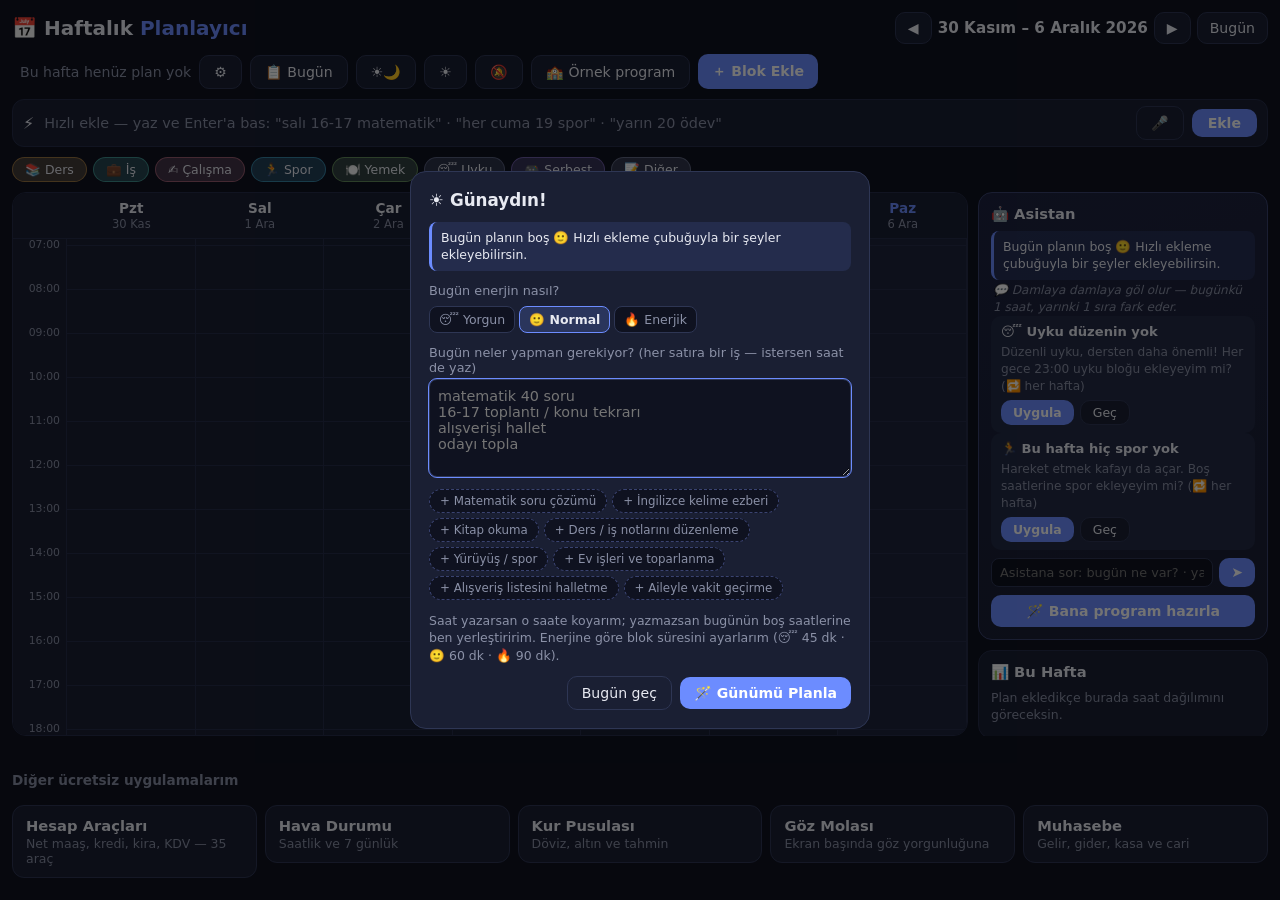
==== index.html @ 51ac859e "Deneme neti: "12abc" yazan ogrencinin defterine SESSIZCE 0 yaziliyordu UYGULAMAYI KULLANARAK BULUNDU" ====
<!DOCTYPE html>
<html lang="tr">
<head>
    <meta charset="UTF-8" />
    <meta name="viewport" content="width=device-width, initial-scale=1.0" />
    <title>Haftalık Planlayıcı</title>
    <meta name="description" content="Saat saat haftalık ders ve aktivite planlayıcısı. Her hafta baştan!" />
    <meta name="theme-color" content="#0f1220" />
    <link rel="manifest" href="manifest.json" />
    <link rel="icon" type="image/png" href="ikon-192.png" />
    <link rel="apple-touch-icon" href="ikon-192.png" />
    <meta name="apple-mobile-web-app-capable" content="yes" />
    <meta name="apple-mobile-web-app-status-bar-style" content="black-translucent" />
    <link rel="stylesheet" href="stil.css?v=23" />
</head>
<body>
    <header>
        <h1>📅 Haftalık <span>Planlayıcı</span></h1>
        <div class="hafta-gezinti">
            <button id="oncekiHafta" title="Önceki hafta">◀</button>
            <span id="haftaEtiketi"></span>
            <button id="sonrakiHafta" title="Sonraki hafta">▶</button>
            <button id="buHafta">Bugün</button>
        </div>
        <div class="sag-grup">
            <span id="anaSayac" title="En yakın hedefe kalan gün"></span>
            <span id="seviye" title="Seviyen — blok bitir, odaklan, soru çöz: XP kazan"></span>
            <span id="seri" title="Seri: üst üste kaç gün iş bitirdin"></span>
            <span id="ozet"></span>
            <button id="ayarlarBtn" class="ikincil" title="Ayarlar">⚙️</button>
            <button id="gorunumBtn" class="ikincil" title="Bugün / hafta görünümü"></button>
            <button id="temaBtn" class="ikincil" title="Açık / koyu tema"></button>
            <button id="checkinBtn" class="ikincil" title="Günlük planlama: bugün ne yapacaksın?">☀️</button>
            <button id="bildirimBtn" class="ikincil" title="Blok başlamadan hatırlatma"></button>
            <button id="ornekBtn" class="ikincil">🏫 Örnek program</button>
            <button id="yeniBlokBtn" class="birincil">＋ Blok Ekle</button>
        </div>
    </header>

    <!-- Hızlı ekleme: tek satır yaz, gerisini uygulama anlasın -->
    <div class="hizli-serit">
        <span class="hizli-simge">⚡</span>
        <input id="hizliGiris" type="text" list="hizliOneriler"
               placeholder="Hızlı ekle — yaz ve Enter'a bas: &quot;salı 16-17 matematik&quot; · &quot;her cuma 19 spor&quot; · &quot;yarın 20 ödev&quot;" />
        <datalist id="hizliOneriler"></datalist>
        <button id="mikrofonBtn" class="ikincil" title="Sesle söyle: yarın 16 matematik">🎤</button>
        <button id="hizliEkleBtn" class="birincil">Ekle</button>
    </div>

    <!-- Kategori filtresi: tıklayınca takvimde gizle/göster -->
    <div id="filtreListe" class="filtre-serit"></div>

    <div class="govde">
        <!-- Saat saat haftalık takvim -->
        <main id="takvimKutu" class="takvim">
            <div id="takvimIc" class="takvim-ic"></div>
        </main>

        <!-- Yan panel -->
        <aside class="yan-panel">
            <section class="panel asistan">
                <h3>🤖 Asistan</h3>
                <div id="asistanListe"></div>
                <div id="sohbetKutu" class="sohbet-kutu"></div>
                <div class="ekle-mini">
                    <input id="sohbetGiris" type="text" placeholder="Asistana sor: bugün ne var? · yarın 16 matematik ekle" />
                    <button id="sohbetGonder" class="birincil">➤</button>
                </div>
                <button id="sihirbazBtn" class="birincil">🪄 Bana program hazırla</button>
            </section>

            <section class="panel">
                <h3>📊 Bu Hafta</h3>
                <div id="istatistikKutu"></div>
            </section>

            <details class="panel">
                <summary>🔢 Soru Sayacı <span id="soruOzet" class="ozet-kucuk"></span></summary>
                <div id="soruListe"></div>
                <div class="ekle-mini">
                    <input id="soruDersGiris" type="text" placeholder="Ders ekle (ör. matematik)" />
                    <button id="soruDersEkleBtn" class="birincil">+</button>
                </div>
            </details>

            <details class="panel">
                <summary>📝 Denemeler <span id="denemeOzet" class="ozet-kucuk"></span></summary>
                <div id="denemeGrafikKap"></div>
                <div id="denemeListe"></div>
                <div class="deneme-form">
                    <div class="ekle-mini">
                        <input id="dAd" type="text" placeholder="Deneme adı" />
                        <select id="dTur"><option>TYT</option><option>AYT</option><option>LGS</option></select>
                    </div>
                    <div class="ekle-mini">
                        <input id="dTarih" type="date" />
                        <input id="dDogru" type="text" placeholder="D" title="Doğru" inputmode="numeric" />
                        <input id="dYanlis" type="text" placeholder="Y" title="Yanlış" inputmode="numeric" />
                        <input id="dBos" type="text" placeholder="B" title="Boş" inputmode="numeric" />
                        <button id="denemeEkleBtn" class="birincil">+</button>
                    </div>
                    <div class="ekle-mini">
                        <input id="dHedefNet" type="text" placeholder="Hedef net (grafik çizgisi)" inputmode="decimal" />
                        <button id="hedefNetBtn" class="ikincil">Hedefi kaydet</button>
                    </div>
                </div>
            </details>

            <details class="panel">
                <summary>📚 Konu Takibi <span id="konuOzet" class="ozet-kucuk"></span></summary>
                <div class="panel-bos">Konuya tıkla: ⬜ görmedim → 🔁 tekrar lazım → ✅ bitti</div>
                <div id="konuListe"></div>
                <div class="ekle-mini">
                    <input id="konuDersGiris" type="text" placeholder="Ders" />
                    <input id="konuAdGiris" type="text" placeholder="Konu (ör. Türev)" />
                    <button id="konuEkleBtn" class="birincil">+</button>
                </div>
            </details>

            <details class="panel">
                <summary>📖 Kaynaklarım <span id="kaynakOzet" class="ozet-kucuk"></span></summary>
                <div id="kaynakListe"></div>
                <div class="ekle-mini">
                    <input id="kaynakAd" type="text" placeholder="Kaynak adı (ör. Karekök Mat.)" />
                </div>
                <div class="ekle-mini">
                    <input id="kaynakDers" type="text" placeholder="Ders" />
                    <input id="kaynakToplam" type="text" placeholder="Toplam soru/sayfa" inputmode="numeric" />
                    <button id="kaynakEkleBtn" class="birincil">+</button>
                </div>
            </details>

            <details class="panel">
                <summary>✅ Alışkanlıklar <span id="aliskanlikOzet" class="ozet-kucuk"></span></summary>
                <div id="aliskanlikListe"></div>
                <div class="ekle-mini">
                    <input id="aliskanlikGiris" type="text" placeholder="ör. Su iç, erken kalk, kitap oku" />
                    <button id="aliskanlikEkleBtn" class="birincil">+</button>
                </div>
            </details>

            <details class="panel">
                <summary>🏆 Gelişim <span id="gelisimOzet" class="ozet-kucuk"></span></summary>
                <div id="xpKutu"></div>
                <div id="isiHaritasi"></div>
                <div id="rekorListe"></div>
                <button id="karneBtn" class="ikincil">📸 Haftalık karneni indir</button>
            </details>

            <section class="panel">
                <h3>🎯 Hedefler &amp; Sınavlar</h3>
                <div id="hedefListe"></div>
                <div class="hedef-ekle">
                    <input id="hedefAd" type="text" placeholder="ör. Matematik sınavı" />
                    <div class="hedef-ekle-alt">
                        <input id="hedefTarih" type="date" />
                        <button id="hedefEkleBtn" class="birincil">+</button>
                    </div>
                </div>
            </section>

            <section class="panel">
                <h3>🕓 Boş Vakitte</h3>
                <div id="esnekListe"></div>
                <div class="esnek-ekle">
                    <input id="esnekGiris" type="text" placeholder="Fırsat olursa yapılacak..." />
                    <button id="esnekEkleBtn" class="birincil">+</button>
                </div>
            </section>

            <section class="panel">
                <h3>💾 Yedek</h3>
                <div class="yedek-satir">
                    <button id="yedekAlBtn" class="ikincil">⬇ Yedek al</button>
                    <label class="ikincil dosya-dugme">⬆ Yedek yükle
                        <input id="yedekYukleGiris" type="file" accept=".json" />
                    </label>
                </div>
                <button id="icsBtn" class="ikincil" title="Google Takvim ve telefon takvimine aktarılabilir dosya">📅 Takvime aktar (.ics)</button>
            </section>
        </aside>
    </div>

    <!-- Ayni adreste alti uygulama var; birbirlerini tanitsinlar -->
    <nav class="diger-uyg" aria-label="Diğer uygulamalar">
        <h2>Diğer ücretsiz uygulamalarım</h2>
        <a href="../hesap/"><b>Hesap Araçları</b><span>Net maaş, kredi, kira, KDV — 35 araç</span></a>
        <a href="../mobil/"><b>Hava Durumu</b><span>Saatlik ve 7 günlük</span></a>
        <a href="../kur-pusulasi/"><b>Kur Pusulası</b><span>Döviz, altın ve tahmin</span></a>
        <a href="../goz-molasi/"><b>Göz Molası</b><span>Ekran başında göz yorgunluğuna</span></a>
        <a href="../muhasebe/"><b>Muhasebe</b><span>Gelir, gider, kasa ve cari</span></a>
    </nav>

    <!-- Blok ekleme / düzenleme penceresi -->
    <div id="kaplama" class="kaplama gizli">
        <div class="pencere">
            <h3 id="pencereBaslik">Yeni Blok</h3>
            <label class="alan">Ne yapacaksın?
                <input id="mBaslik" type="text" placeholder="ör. Matematik dersi" />
            </label>
            <div class="satir">
                <label class="alan">Gün
                    <select id="mGun">
                        <option value="0">Pazartesi</option>
                        <option value="1">Salı</option>
                        <option value="2">Çarşamba</option>
                        <option value="3">Perşembe</option>
                        <option value="4">Cuma</option>
                        <option value="5">Cumartesi</option>
                        <option value="6">Pazar</option>
                    </select>
                </label>
                <label class="alan">Başlangıç
                    <input id="mBas" type="time" step="300" />
                </label>
                <label class="alan">Bitiş
                    <input id="mBit" type="time" step="300" />
                </label>
            </div>
            <div class="satir">
                <label class="alan">Tür
                    <select id="mKategori">
                        <option value="ders">📚 Ders</option>
                        <option value="is">💼 İş</option>
                        <option value="etut">✍️ Çalışma / Ödev</option>
                        <option value="spor">🏃 Spor</option>
                        <option value="yemek">🍽️ Yemek</option>
                        <option value="uyku">😴 Uyku</option>
                        <option value="serbest">🎮 Serbest</option>
                        <option value="genel">📝 Diğer</option>
                    </select>
                </label>
                <label class="tekrar-kutu"><input id="mTekrar" type="checkbox" checked />🔁 Her hafta tekrarla</label>
            </div>
            <label class="alan">Not (isteğe bağlı)
                <textarea id="mNot" rows="2" placeholder="ör. Sayfa 40-52 çözülecek, formüller tekrar edilecek"></textarea>
            </label>
            <div class="dugmeler">
                <button id="mSil" class="tehlike">Sil</button>
                <button id="mKopyala" class="ikincil" title="Bu bilgilerle yeni bir kopya oluşturur">Kopyala</button>
                <button id="mOdak" class="ikincil" title="25 dakikalık odak sayacı başlat">🎯 Odaklan</button>
                <span class="bosluk"></span>
                <button id="mIptal" class="ikincil">Vazgeç</button>
                <button id="mKaydet" class="birincil">Kaydet</button>
            </div>
        </div>
    </div>

    <!-- Sihirbaz penceresi: birkaç soruyla komple program kurar -->
    <div id="sihirbazKaplama" class="kaplama gizli">
        <div class="pencere">
            <h3>🪄 Program Sihirbazı</h3>
            <p class="pencere-not">Birkaç soruya cevap ver, sana dengeli bir haftalık program kurayım. Sonra her şeyi elle değiştirebilirsin.</p>
            <div class="sablonlar">
                <span class="sablon-baslik">Ya da tek tıkla hazır plan seç:</span>
                <div class="sablon-dugmeler">
                    <button type="button" class="ikincil sablon" data-tur="okul">🏫 Okul haftası</button>
                    <button type="button" class="ikincil sablon" data-tur="sinav">📝 Sınav haftası</button>
                    <button type="button" class="ikincil sablon" data-tur="is">💼 İş haftası</button>
                    <button type="button" class="ikincil sablon" data-tur="tatil">🏖️ Tatil haftası</button>
                </div>
            </div>
            <div class="satir">
                <label class="alan">Kaçta uyanıyorsun?
                    <input id="sUyan" type="time" value="07:00" />
                </label>
                <label class="alan">Kaçta yatıyorsun?
                    <input id="sYat" type="time" value="23:00" />
                </label>
            </div>
            <label class="tekrar-kutu"><input id="sOkulVar" type="checkbox" checked />🏫💼 Hafta içi okula / işe gidiyorum</label>
            <div class="satir" id="sOkulSaatleri">
                <label class="alan">Başlangıç saati
                    <input id="sOkulBas" type="time" value="08:30" />
                </label>
                <label class="alan">Bitiş saati
                    <input id="sOkulBit" type="time" value="15:30" />
                </label>
            </div>
            <label class="alan">Nelere ağırlık vereceksin? (virgülle ayır — ders, proje, hobi...)
                <input id="sDersler" type="text" placeholder="ör. matematik, ingilizce, gitar" />
            </label>
            <label class="alan">Okul/iş sonrası günde kaç saat çalışacaksın?
                <select id="sCalisma">
                    <option value="1">1 saat</option>
                    <option value="1.5">1,5 saat</option>
                    <option value="2" selected>2 saat</option>
                    <option value="3">3 saat</option>
                </select>
            </label>
            <label class="alan">Spor günlerin
                <div class="gun-secim" id="sSporGunleri"></div>
            </label>
            <div class="dugmeler">
                <span class="bosluk"></span>
                <button id="sIptal" class="ikincil">Vazgeç</button>
                <button id="sOlustur" class="birincil">Programı Kur</button>
            </div>
        </div>
    </div>

    <!-- ☀️ Günlük karşılama: gün başında ne yapacağını sorar, plana döker -->
    <div id="checkinKaplama" class="kaplama gizli">
        <div class="pencere">
            <h3 id="checkinBaslik">☀️ Günaydın!</h3>
            <div id="checkinDurum" class="brifing"></div>
            <label class="alan">Bugün enerjin nasıl?
                <div class="gun-secim">
                    <button type="button" class="gun-cip enerji" data-enerji="yorgun">😴 Yorgun</button>
                    <button type="button" class="gun-cip enerji secili" data-enerji="normal">🙂 Normal</button>
                    <button type="button" class="gun-cip enerji" data-enerji="enerjik">🔥 Enerjik</button>
                </div>
            </label>
            <label class="alan">Bugün neler yapman gerekiyor? (her satıra bir iş — istersen saat de yaz)
                <textarea id="checkinGorevler" rows="5" placeholder="matematik 40 soru&#10;16-17 toplantı / konu tekrarı&#10;alışverişi hallet&#10;odayı topla"></textarea>
            </label>
            <div id="ckCipler" class="cip-onerileri"></div>
            <div class="panel-bos">Saat yazarsan o saate koyarım; yazmazsan bugünün boş saatlerine ben yerleştiririm. Enerjine göre blok süresini ayarlarım (😴 45 dk · 🙂 60 dk · 🔥 90 dk).</div>
            <div class="dugmeler">
                <span class="bosluk"></span>
                <button id="checkinGec" class="ikincil">Bugün geç</button>
                <button id="checkinPlanla" class="birincil">🪄 Günümü Planla</button>
            </div>
        </div>
    </div>

    <!-- ⚙️ Ayarlar penceresi -->
    <div id="ayarlarKaplama" class="kaplama gizli">
        <div class="pencere">
            <h3>⚙️ Ayarlar</h3>
            <div class="satir">
                <label class="alan">🎯 Odak süresi (dk)
                    <input id="aOdakDk" type="text" inputmode="numeric" />
                </label>
                <label class="alan">☕ Mola süresi (dk)
                    <input id="aMolaDk" type="text" inputmode="numeric" />
                </label>
            </div>
            <label class="alan">🧱 Boş saate tıklayınca eklenen blok süresi
                <select id="aVarsayilanSure">
                    <option value="30">30 dakika</option>
                    <option value="45">45 dakika</option>
                    <option value="60">1 saat</option>
                    <option value="90">1,5 saat</option>
                    <option value="120">2 saat</option>
                </select>
            </label>
            <label class="tekrar-kutu"><input id="aSes" type="checkbox" />🔊 Pomodoro bitiş sesi çalsın</label>
            <div class="panel-bos">Tema (☀️🌙), görünüm (📋/🗓️) ve bildirim (🔔) ayarları üst bardaki düğmelerde.</div>
            <button id="aVeriSil" class="tehlike">🗑️ Tüm verileri sıfırla</button>
            <div class="dugmeler">
                <span class="bosluk"></span>
                <button id="aKapat" class="ikincil">Kapat</button>
                <button id="aKaydet" class="birincil">Kaydet</button>
            </div>
        </div>
    </div>

    <!-- 🎯 Odak modu (Pomodoro) -->
    <div id="odakKaplama" class="kaplama gizli">
        <div class="pencere odak-pencere">
            <h3 id="odakBaslik">🎯 Odak Modu</h3>
            <div id="odakFaz" class="odak-faz">Odaklanma</div>
            <div id="odakSayac" class="odak-sayac">25:00</div>
            <div id="odakTur" class="odak-tur"></div>
            <div class="dugmeler">
                <button id="odakBitir" class="tehlike">Bitir</button>
                <span class="bosluk"></span>
                <button id="odakBaslat" class="birincil">▶ Başlat</button>
            </div>
        </div>
    </div>

    <!-- Önce çekirdek (mantık), sonra arayüz (görünüm) yüklenir -->
    <script src="cekirdek.js?v=23"></script>
    <script src="arayuz.js?v=23"></script>
    <script>
        // Çevrimdışı çalışma (PWA): service worker'ı kaydet
        if ("serviceWorker" in navigator && location.protocol !== "file:") {
            navigator.serviceWorker.register("sw.js");
        }
    </script>
<script src="kurulum.js?v=23"></script>
<script>
/* KURULUM DAVETI -- ortak modul: HESAP MAKINESI\ortak\kurulum.js
   Anahtar UYGULAMAYA OZEL: ortak anahtar olsaydi bir uygulamada
   "simdi degil" demek hepsini susturuoludu.
   Kayit SURELIDIR (7 gun) -- "kur, sil, bir daha indiremedim"
   hatasi kaydin sonsuz yasamasindan doguyordu. */
try { new Kurulum({ anahtar: 'planlayici-kurulum-ertelendi' }); } catch (e) {}
</script>
</body>
</html>
---- stil.css ----
/* ================= GÖRÜNÜM ================= */
:root {
    --arka: #0f1220;
    --kart: #1a1f33;
    --kart-acik: #232a45;
    --cizgi: #262d49;
    --kenar: #2e3654;
    --yazi: #e8eaf2;
    --soluk: #8b91a7;
    --vurgu: #6c8cff;
    --yesil: #3ddc84;
    --girdi-tema: dark;
}

/* 🌗 Açık tema */
body.acik {
    --arka: #eef1f8;
    --kart: #ffffff;
    --kart-acik: #e9edf7;
    --cizgi: #dde3f0;
    --kenar: #c9d2e6;
    --yazi: #1d2436;
    --soluk: #67708a;
    --girdi-tema: light;
}

* { margin: 0; padding: 0; box-sizing: border-box; }

/* Yumuşak geçişler ve kaydırma çubukları */
button, .blok, .cip, .oneri, .panel, input, select {
    transition: background 0.15s, border-color 0.15s, color 0.15s,
                transform 0.15s, box-shadow 0.15s, filter 0.15s;
}
button:active { transform: scale(0.96); }
.birincil:hover { transform: translateY(-1px); box-shadow: 0 4px 12px rgba(108, 140, 255, 0.35); }

::-webkit-scrollbar { width: 9px; height: 9px; }
::-webkit-scrollbar-track { background: transparent; }
::-webkit-scrollbar-thumb { background: var(--kenar); border-radius: 999px; }
::-webkit-scrollbar-thumb:hover { background: var(--vurgu); }

.kaplama .pencere { animation: pencere-gel 0.18s ease-out; }
@keyframes pencere-gel {
    from { transform: translateY(14px) scale(0.98); opacity: 0; }
    to { transform: none; opacity: 1; }
}

body {
    font-family: "Segoe UI", system-ui, sans-serif;
    background: var(--arka);
    color: var(--yazi);
    height: 100vh;
    display: flex;
    flex-direction: column;
    padding: 12px;
    gap: 10px;
    overflow: hidden;
}

button { font-family: inherit; cursor: pointer; }

/* ---------- Üst bar ---------- */
header {
    display: flex;
    align-items: center;
    justify-content: space-between;
    flex-wrap: wrap;
    gap: 10px;
}

header h1 { font-size: 1.25rem; }
header h1 span { color: var(--vurgu); }

.hafta-gezinti { display: flex; align-items: center; flex-wrap: wrap; gap: 6px; min-width: 0; }

.hafta-gezinti button, .ikincil {
    background: var(--kart);
    border: 1px solid var(--kenar);
    color: var(--yazi);
    padding: 7px 12px;
    border-radius: 10px;
    font-size: 0.88rem;
}
.hafta-gezinti button:hover, .ikincil:hover { background: var(--kart-acik); }

#haftaEtiketi { font-weight: 600; min-width: 185px; text-align: center; font-size: 0.95rem; }
@media (max-width: 430px) {
    #haftaEtiketi { min-width: 0; flex: 1 1 100%; }
    header h1 { font-size: 1.1rem; flex: 1 1 100%; }
}

/* 11 dugme dar ekranda tek satira sigmiyordu; sarsin ki sayfa tasmasin */
.sag-grup { display: flex; align-items: center; flex-wrap: wrap; gap: 8px; min-width: 0; }
#ozet { color: var(--soluk); font-size: 0.88rem; }
#ozet b { color: var(--yesil); }

.birincil {
    background: var(--vurgu);
    border: none;
    color: #fff;
    border-radius: 10px;
    padding: 8px 14px;
    font-weight: 700;
    font-size: 0.88rem;
}
.birincil:hover { filter: brightness(1.15); }

/* ---------- Hızlı ekleme ---------- */
.hizli-serit {
    display: flex;
    align-items: center;
    gap: 8px;
    background: var(--kart);
    border: 1px solid var(--cizgi);
    border-radius: 12px;
    padding: 6px 10px;
}
.hizli-simge { font-size: 1rem; }
.hizli-serit input {
    flex: 1;
    background: transparent;
    border: none;
    color: var(--yazi);
    font-size: 0.9rem;
    font-family: inherit;
    padding: 6px 2px;
    min-width: 0;
}
.hizli-serit input:focus { outline: none; }
.hizli-serit input::placeholder { color: var(--soluk); }
.hizli-serit .birincil { padding: 6px 16px; }

/* Bildirim (toast) */
#bildirim {
    position: fixed;
    left: 50%;
    bottom: 22px;
    transform: translateX(-50%) translateY(20px);
    background: var(--kart-acik);
    border: 1px solid var(--vurgu);
    color: var(--yazi);
    border-radius: 12px;
    padding: 10px 18px;
    font-size: 0.88rem;
    opacity: 0;
    pointer-events: none;
    transition: opacity 0.25s, transform 0.25s;
    z-index: 30;
    max-width: 90vw;
}
#bildirim.acik { opacity: 1; transform: translateX(-50%) translateY(0); }

/* Depolama engelliyse cikan KALICI uyari cubugu. Bildirim kutusu gibi
   kaybolmaz: "yazdiklarin kaydedilmiyor" mesaji gorulmeden gecmemeli. */
#depoUyari {
    background: #7a1f1f;
    color: #fff5f5;
    border-bottom: 2px solid #ff6b6b;
    padding: 10px 16px;
    font-size: 0.9rem;
    line-height: 1.4;
    text-align: center;
}

/* ---------- Kategori filtresi ---------- */
.filtre-serit { display: flex; flex-wrap: wrap; gap: 6px; }

.filtre-cip {
    background: color-mix(in srgb, var(--renk) 18%, var(--kart));
    border: 1px solid color-mix(in srgb, var(--renk) 45%, transparent);
    color: var(--yazi);
    border-radius: 999px;
    padding: 4px 12px;
    font-size: 0.78rem;
}
.filtre-cip.kapali {
    background: var(--kart);
    border-color: var(--cizgi);
    color: var(--soluk);
    text-decoration: line-through;
    opacity: 0.7;
}

/* ---------- Gövde: takvim + yan panel ---------- */
.govde {
    flex: 1;
    display: flex;
    gap: 10px;
    min-height: 0; /* flex çocuklarının taşmadan kaydırılabilmesi için */
}

/* ---------- Takvim ---------- */
.takvim {
    flex: 1;
    overflow: auto;
    background: var(--kart);
    border: 1px solid var(--cizgi);
    border-radius: 14px;
    min-width: 0;
}

.takvim-ic {
    display: grid;
    grid-template-columns: 54px repeat(7, minmax(105px, 1fr));
    min-width: 790px;
}

.kose, .gun-baslik-hucre {
    position: sticky;
    top: 0;
    z-index: 5;
    background: var(--kart);
    border-bottom: 1px solid var(--cizgi);
    padding: 7px 4px;
}
.kose { left: 0; z-index: 6; }

.gun-baslik-hucre {
    text-align: center;
    font-size: 0.85rem;
    display: flex;
    flex-direction: column;
    line-height: 1.25;
}
.gun-baslik-hucre span { color: var(--soluk); font-size: 0.72rem; }
.gun-baslik-hucre.bugun b, .gun-baslik-hucre.bugun { color: var(--vurgu); }

.saat-sutunu {
    position: sticky;
    left: 0;
    z-index: 4;
    background: var(--kart);
    border-right: 1px solid var(--cizgi);
}
.saat-etiket {
    position: absolute;
    right: 6px;
    transform: translateY(-55%);
    color: var(--soluk);
    font-size: 0.68rem;
}

.gun-sutunu {
    position: relative;
    border-right: 1px solid var(--cizgi);
    background-image: repeating-linear-gradient(
        to bottom,
        var(--cizgi) 0, var(--cizgi) 1px,
        transparent 1px, transparent 44px
    );
    cursor: copy;
}
.gun-sutunu.bugun { background-color: rgba(108, 140, 255, 0.05); }

/* ---------- Bloklar ---------- */
.blok {
    position: absolute;
    margin: 1px 2px;
    border-radius: 8px;
    padding: 3px 6px 3px 22px;
    background: color-mix(in srgb, var(--renk) 22%, var(--kart));
    border-left: 3px solid var(--renk);
    overflow: hidden;
    cursor: grab;
    display: flex;
    flex-direction: column;
    font-size: 0.76rem;
    line-height: 1.25;
    z-index: 2;
    user-select: none;
}
.blok:hover { filter: brightness(1.2); z-index: 3; box-shadow: 0 3px 10px rgba(0, 0, 0, 0.35); }
.blok.suruklenen { opacity: 0.75; cursor: grabbing; z-index: 10; box-shadow: 0 6px 18px rgba(0,0,0,0.5); }

/* Blok artik klavyeyle odaklanabiliyor (tabindex=0). Odak GORUNMEZSE
   klavye erisimi yarim kalir: kullanici hangi blogun uzerinde oldugunu
   bilemez ve Delete'e basmaya cesaret edemez. Cizgi blogun disina
   tasiyor (outline-offset) cunku blogun kendisi overflow:hidden. */
.blok:focus { outline: none; }
.blok:focus-visible {
    outline: 3px solid #ffffff;
    outline-offset: -1px;
    z-index: 4;
    box-shadow: 0 0 0 3px rgba(0, 0, 0, 0.6);
}
.takvim:focus { outline: none; }

.blok input[type="checkbox"] {
    position: absolute;
    left: 4px;
    top: 4px;
    width: 14px;
    height: 14px;
    accent-color: var(--yesil);
    cursor: pointer;
}

.blok-saat { color: var(--soluk); font-size: 0.68rem; }
.blok-ad { font-weight: 600; word-break: break-word; }
.blok.tamam { opacity: 0.45; }
.blok.tamam .blok-ad { text-decoration: line-through; }

.uzat-tutamac {
    position: absolute;
    left: 0; right: 0; bottom: 0;
    height: 7px;
    cursor: ns-resize;
}
.uzat-tutamac:hover { background: color-mix(in srgb, var(--renk) 45%, transparent); }

.simdi-cizgi {
    position: absolute;
    left: 0; right: 0;
    height: 2px;
    background: #ff5252;
    z-index: 4;
    pointer-events: none;
}
.simdi-cizgi::before {
    content: "";
    position: absolute;
    left: -1px; top: -3px;
    width: 8px; height: 8px;
    border-radius: 50%;
    background: #ff5252;
}

/* ---------- Yan panel ---------- */
.yan-panel {
    width: 290px;
    flex-shrink: 0;
    overflow-y: auto;
    display: flex;
    flex-direction: column;
    gap: 10px;
}

.panel {
    background: var(--kart);
    border: 1px solid var(--cizgi);
    border-radius: 14px;
    padding: 12px;
    display: flex;
    flex-direction: column;
    gap: 8px;
}
.panel h3 { font-size: 0.92rem; }

.panel-bos { color: var(--soluk); font-size: 0.78rem; line-height: 1.4; }

/* 🤖 Asistan */
.panel.asistan { border-color: #3a4370; background: linear-gradient(160deg, #1d2340, #1a1f33); }

.brifing {
    background: rgba(108, 140, 255, 0.12);
    border-left: 3px solid var(--vurgu);
    border-radius: 8px;
    padding: 7px 9px;
    font-size: 0.78rem;
    line-height: 1.4;
}

.oneri {
    background: var(--kart-acik);
    border-radius: 10px;
    padding: 8px 10px;
    display: flex;
    flex-direction: column;
    gap: 5px;
}
.oneri-baslik { font-size: 0.82rem; font-weight: 700; }
.oneri-aciklama { font-size: 0.76rem; color: var(--soluk); line-height: 1.4; }
.oneri-dugmeler { display: flex; gap: 6px; }
.oneri-dugmeler .birincil { padding: 4px 12px; font-size: 0.78rem; }
.oneri-dugmeler .ikincil { padding: 4px 12px; font-size: 0.78rem; }

.pencere-not { color: var(--soluk); font-size: 0.8rem; line-height: 1.4; }

.sablonlar {
    background: var(--arka);
    border: 1px dashed #3a4370;
    border-radius: 10px;
    padding: 8px 10px;
    display: flex;
    flex-direction: column;
    gap: 6px;
}
.sablon-baslik { color: var(--soluk); font-size: 0.78rem; }
.sablon-dugmeler { display: flex; gap: 6px; flex-wrap: wrap; }
.sablon { font-size: 0.8rem; padding: 6px 10px; }

.gun-secim { display: flex; gap: 4px; flex-wrap: wrap; margin-top: 4px; }
.gun-cip {
    background: var(--arka);
    border: 1px solid var(--kenar);
    color: var(--soluk);
    border-radius: 8px;
    padding: 5px 9px;
    font-size: 0.78rem;
}
.gun-cip.secili {
    background: rgba(108, 140, 255, 0.2);
    border-color: var(--vurgu);
    color: var(--yazi);
    font-weight: 700;
}

/* 💬 Sohbet */
.sohbet-kutu {
    display: flex;
    flex-direction: column;
    gap: 6px;
    max-height: 220px;
    overflow-y: auto;
}
.sohbet-kutu:empty { display: none; }
.sohbet-balon {
    border-radius: 12px;
    padding: 7px 10px;
    font-size: 0.78rem;
    line-height: 1.45;
    max-width: 90%;
    white-space: pre-line;
    word-break: break-word;
}
.sohbet-balon.ben {
    align-self: flex-end;
    background: var(--vurgu);
    color: #fff;
    border-bottom-right-radius: 4px;
}
.sohbet-balon.bot {
    align-self: flex-start;
    background: var(--kart-acik);
    border-bottom-left-radius: 4px;
}

/* ✍️ Yazım önerisi çipleri */
.cip-onerileri { display: flex; flex-wrap: wrap; gap: 5px; }
.yazi-cip {
    background: var(--arka);
    border: 1px dashed #3a4370;
    color: var(--soluk);
    border-radius: 999px;
    padding: 4px 10px;
    font-size: 0.74rem;
}
.yazi-cip:hover { color: var(--yazi); border-color: var(--vurgu); }

/* İstatistik */
.ist-satir {
    display: grid;
    grid-template-columns: 92px 1fr 60px;
    align-items: center;
    gap: 6px;
    font-size: 0.76rem;
}
.ist-ad { white-space: nowrap; overflow: hidden; text-overflow: ellipsis; }
.ist-cubuk-kap {
    background: var(--arka);
    border-radius: 999px;
    height: 8px;
    overflow: hidden;
}
.ist-cubuk { height: 100%; border-radius: 999px; }
.ist-cubuk.yesil { background: var(--yesil); }
.ist-deger { color: var(--soluk); text-align: right; font-size: 0.72rem; }

.ist-kiyas { color: var(--soluk); font-size: 0.76rem; margin-top: 2px; }
.ist-kiyas .arti { color: var(--yesil); }
.ist-kiyas .eksi { color: #ffb84d; }

.tamamlanma { margin-top: 4px; display: flex; flex-direction: column; gap: 4px; }
.tamamlanma-ust { display: flex; justify-content: space-between; font-size: 0.78rem; color: var(--soluk); }
.tamamlanma-ust b { color: var(--yesil); }

/* Hedefler */
.hedef {
    display: flex;
    align-items: center;
    gap: 8px;
    background: var(--kart-acik);
    border-radius: 10px;
    padding: 6px 8px;
}
.hedef-rozet {
    font-size: 0.72rem;
    font-weight: 700;
    border-radius: 999px;
    padding: 3px 8px;
    white-space: nowrap;
}
.hedef-rozet.acil  { background: rgba(255, 82, 82, 0.2);  color: #ff8a8a; }
.hedef-rozet.yakin { background: rgba(255, 184, 77, 0.18); color: #ffb84d; }
.hedef-rozet.uzak  { background: rgba(108, 140, 255, 0.18); color: #9ab0ff; }
.hedef-rozet.gecti { background: var(--arka); color: var(--soluk); text-decoration: line-through; }

.hedef-ad { flex: 1; font-size: 0.82rem; display: flex; flex-direction: column; line-height: 1.3; }
.hedef-ad small { color: var(--soluk); font-size: 0.7rem; }

.hedef-sil { background: none; border: none; color: var(--soluk); font-size: 0.85rem; }
.hedef-sil:hover { color: #ff6b6b; }

.hedef-ekle { display: flex; flex-direction: column; gap: 6px; }
.hedef-ekle-alt { display: flex; gap: 6px; }
.hedef-ekle input, .esnek-ekle input {
    background: var(--arka);
    border: 1px solid var(--kenar);
    border-radius: 8px;
    color: var(--yazi);
    padding: 7px 10px;
    font-size: 0.82rem;
    font-family: inherit;
    color-scheme: var(--girdi-tema);
    min-width: 0;
}
.hedef-ekle input:focus, .esnek-ekle input:focus { outline: 1px solid var(--vurgu); }
.hedef-ekle-alt input { flex: 1; }
.hedef-ekle-alt .birincil, .esnek-ekle .birincil { padding: 6px 14px; }

/* Boş vakitte */
#esnekListe { display: flex; flex-direction: column; gap: 6px; }
.cip {
    display: flex;
    align-items: center;
    gap: 8px;
    background: var(--kart-acik);
    border-radius: 10px;
    padding: 6px 8px;
    font-size: 0.82rem;
}
.cip input { accent-color: var(--yesil); flex-shrink: 0; }
.cip-yazi { flex: 1; word-break: break-word; }
.cip.tamam .cip-yazi { text-decoration: line-through; color: var(--soluk); }
.cip button { background: none; border: none; color: var(--soluk); font-size: 0.85rem; }
.cip button:hover { color: #ff6b6b; }
.esnek-ekle { display: flex; gap: 6px; }
.esnek-ekle input { flex: 1; }

/* Yedek */
.yedek-satir { display: flex; gap: 8px; }
.yedek-satir .ikincil { flex: 1; text-align: center; font-size: 0.8rem; }
.dosya-dugme { position: relative; overflow: hidden; display: inline-flex; align-items: center; justify-content: center; }
.dosya-dugme input { position: absolute; inset: 0; opacity: 0; cursor: pointer; }

/* ---------- Pencere (modal) ---------- */
.kaplama {
    position: fixed;
    inset: 0;
    background: rgba(0, 0, 0, 0.55);
    display: flex;
    align-items: center;
    justify-content: center;
    z-index: 20;
}
.kaplama.gizli { display: none; }

.pencere {
    background: var(--kart);
    border: 1px solid var(--kenar);
    border-radius: 16px;
    padding: 18px;
    width: min(460px, 92vw);
    display: flex;
    flex-direction: column;
    gap: 12px;
    max-height: 92vh;
    overflow-y: auto;
}
.pencere h3 { font-size: 1.05rem; }

.alan { display: flex; flex-direction: column; gap: 4px; font-size: 0.8rem; color: var(--soluk); flex: 1; }
.alan input, .alan select, .alan textarea {
    background: var(--arka);
    border: 1px solid var(--kenar);
    border-radius: 8px;
    color: var(--yazi);
    padding: 8px;
    font-size: 0.9rem;
    font-family: inherit;
    color-scheme: var(--girdi-tema);
    resize: vertical;
}
.alan input:focus, .alan select:focus, .alan textarea:focus { outline: 1px solid var(--vurgu); }

.satir { display: flex; gap: 10px; align-items: flex-end; flex-wrap: wrap; }

.tekrar-kutu {
    display: flex; align-items: center; gap: 6px;
    color: var(--yazi); font-size: 0.85rem;
    cursor: pointer; user-select: none;
    padding-bottom: 8px;
}
.tekrar-kutu input { accent-color: var(--vurgu); width: 16px; height: 16px; }

.dugmeler { display: flex; gap: 8px; align-items: center; }
.bosluk { flex: 1; }
.ikincil { padding: 8px 14px; }
.tehlike {
    background: none;
    border: 1px solid #a33;
    color: #ff6b6b;
    border-radius: 10px;
    padding: 8px 14px;
}
.tehlike:hover { background: rgba(255, 107, 107, 0.1); }

/* 🎯 Odak modu */
#seri { color: #ff9d4d; font-weight: 700; font-size: 0.88rem; }
#seviye { color: #ffd94d; font-weight: 700; font-size: 0.88rem; }
#anaSayac {
    color: var(--yazi);
    background: rgba(255, 82, 82, 0.15);
    border: 1px solid rgba(255, 82, 82, 0.4);
    border-radius: 999px;
    padding: 4px 12px;
    font-weight: 700;
    font-size: 0.85rem;
}

/* Açılır paneller */
details.panel summary {
    cursor: pointer;
    font-weight: 700;
    font-size: 0.92rem;
    user-select: none;
    display: flex;
    justify-content: space-between;
    align-items: center;
    gap: 6px;
}
details.panel summary::marker { content: ""; }
details.panel summary::after { content: "▸"; color: var(--soluk); }
details.panel[open] summary::after { content: "▾"; }
.ozet-kucuk { color: var(--soluk); font-size: 0.72rem; font-weight: 400; margin-left: auto; }

.ekle-mini { display: flex; gap: 6px; }
.ekle-mini input, .ekle-mini select {
    background: var(--arka);
    border: 1px solid var(--kenar);
    border-radius: 8px;
    color: var(--yazi);
    padding: 6px 8px;
    font-size: 0.8rem;
    font-family: inherit;
    color-scheme: var(--girdi-tema);
    min-width: 0;
    flex: 1;
}
.ekle-mini input[type="number"] { flex: 0 0 46px; }
.ekle-mini .birincil { padding: 5px 12px; }

/* 💬 Günün sözü */
.soz {
    color: var(--soluk);
    font-size: 0.75rem;
    font-style: italic;
    line-height: 1.4;
    padding: 2px 2px 0;
}

/* 🔢 Soru sayacı */
.soru-satir {
    display: flex;
    align-items: center;
    gap: 8px;
    background: var(--kart-acik);
    border-radius: 10px;
    padding: 6px 8px;
}
.soru-ad { flex: 1; font-size: 0.82rem; text-transform: capitalize; }
.soru-sayi { color: var(--yesil); font-size: 0.95rem; min-width: 28px; text-align: right; }
.soru-dugmeler { display: flex; gap: 3px; }
.soru-dugmeler button {
    background: var(--arka);
    border: 1px solid var(--kenar);
    color: var(--yazi);
    border-radius: 6px;
    padding: 3px 7px;
    font-size: 0.72rem;
}
.soru-dugmeler button:hover { border-color: var(--vurgu); }

/* 📝 Denemeler */
.deneme-grafik { width: 100%; height: auto; background: var(--arka); border-radius: 8px; }
.net-cizgi { fill: none; stroke: var(--vurgu); stroke-width: 2; }
.net-nokta { fill: var(--vurgu); }
.hedef-cizgi { stroke: var(--yesil); stroke-width: 1; stroke-dasharray: 4 3; }
.grafik-yazi { fill: var(--soluk); font-size: 8px; }
.deneme-satir {
    display: flex;
    align-items: center;
    justify-content: space-between;
    gap: 6px;
    background: var(--kart-acik);
    border-radius: 8px;
    padding: 5px 8px;
    font-size: 0.78rem;
}
.deneme-satir small { color: var(--soluk); }
.deneme-satir b { color: var(--yesil); white-space: nowrap; }
.deneme-satir button { background: none; border: none; color: var(--soluk); }
.deneme-satir button:hover { color: #ff6b6b; }
.deneme-form { display: flex; flex-direction: column; gap: 6px; }

/* 📚 Konu takibi */
.konu-ders {
    display: flex;
    justify-content: space-between;
    align-items: baseline;
    font-weight: 700;
    font-size: 0.82rem;
    margin-top: 4px;
    text-transform: capitalize;
}
.konu-ders small { color: var(--yesil); }
.konu-satir {
    display: flex;
    align-items: center;
    gap: 7px;
    background: var(--kart-acik);
    border-radius: 8px;
    padding: 4px 8px;
    font-size: 0.8rem;
}
.konu-satir.durum-2 span { text-decoration: line-through; color: var(--soluk); }
.konu-satir span { flex: 1; }
.konu-durum { background: none; border: none; font-size: 0.9rem; padding: 0; }
.konu-sil { background: none; border: none; color: var(--soluk); font-size: 0.8rem; }
.konu-sil:hover { color: #ff6b6b; }

/* 🏆 Gelişim */
.ist-cubuk.xp { background: #ffd94d; }
.isi-izgara {
    display: grid;
    grid-template-rows: repeat(7, 10px);
    grid-auto-flow: column;
    grid-auto-columns: 10px;
    gap: 2px;
    margin: 6px 0 2px;
    overflow-x: auto;
    padding-bottom: 2px;
}
.isi-kare { border-radius: 2px; background: var(--arka); }
.isi-kare.s1 { background: rgba(108, 140, 255, 0.3); }
.isi-kare.s2 { background: rgba(108, 140, 255, 0.55); }
.isi-kare.s3 { background: rgba(108, 140, 255, 0.8); }
.isi-kare.s4 { background: var(--vurgu); }
.rekor-satir {
    display: flex;
    justify-content: space-between;
    font-size: 0.78rem;
    padding: 3px 6px;
    border-radius: 6px;
}
.rekor-satir.bu-hafta { background: rgba(108, 140, 255, 0.15); }
.rekor-satir b { color: #ffd94d; }

.odak-pencere { align-items: center; text-align: center; }
.odak-pencere.molada { border-color: var(--yesil); }

.odak-faz { color: var(--soluk); font-size: 0.9rem; }
.odak-pencere.molada .odak-faz { color: var(--yesil); }

.odak-sayac {
    font-size: 4.2rem;
    font-weight: 800;
    font-variant-numeric: tabular-nums;
    letter-spacing: 2px;
    color: var(--vurgu);
}
.odak-pencere.molada .odak-sayac { color: var(--yesil); }

.odak-tur { color: var(--soluk); font-size: 0.8rem; }
.odak-pencere .dugmeler { width: 100%; }

/* ✅ Alışkanlıklar */
.aliskanlik-satir {
    display: flex;
    align-items: center;
    gap: 8px;
    background: var(--kart-acik);
    border-radius: 10px;
    padding: 6px 8px;
}
.aliskanlik-satir input[type="checkbox"] { accent-color: var(--yesil); width: 16px; height: 16px; }
.aliskanlik-ad { flex: 1; font-size: 0.82rem; }
.aliskanlik-noktalar { display: flex; gap: 3px; }
.aliskanlik-noktalar .nokta {
    width: 8px; height: 8px;
    border-radius: 50%;
    background: var(--arka);
    border: 1px solid var(--kenar);
}
.aliskanlik-noktalar .nokta.dolu { background: var(--yesil); border-color: var(--yesil); }

/* 🎉 Konfeti */
.konfeti {
    position: fixed;
    top: -12px;
    z-index: 100;
    border-radius: 2px;
    pointer-events: none;
    animation: konfeti-dus linear forwards;
}
@keyframes konfeti-dus {
    to { transform: translateY(105vh) rotate(720deg); opacity: 0.6; }
}

#karneBtn { width: 100%; }
#aVeriSil { width: 100%; }

.soru-sayi.hedef-tamam { color: #ffd94d; }

/* 📖 Kaynak takibi */
.kaynak-satir {
    background: var(--kart-acik);
    border-radius: 10px;
    padding: 7px 9px;
    display: flex;
    flex-direction: column;
    gap: 5px;
}
.kaynak-satir.bitti { opacity: 0.75; }
.kaynak-ust { display: flex; justify-content: space-between; align-items: baseline; gap: 6px; }
.kaynak-ad { font-size: 0.8rem; font-weight: 600; }
.kaynak-ad small { color: var(--soluk); font-weight: 400; }
.kaynak-ust b { font-size: 0.72rem; color: var(--soluk); white-space: nowrap; }
.kaynak-dugmeler { display: flex; gap: 4px; }
.kaynak-dugmeler button {
    background: var(--arka);
    border: 1px solid var(--kenar);
    color: var(--yazi);
    border-radius: 6px;
    padding: 2px 8px;
    font-size: 0.72rem;
}
.kaynak-dugmeler button:hover { border-color: var(--vurgu); }
.kaynak-dugmeler .konu-sil { border: none; margin-left: auto; }
.icgoru {
    background: var(--kart-acik);
    border-radius: 8px;
    padding: 6px 9px;
    font-size: 0.76rem;
    line-height: 1.4;
    margin-top: 4px;
}
.trend-grafik { margin-top: 6px; }
#icgoruKutu { display: flex; flex-direction: column; gap: 2px; }

/* ---------- Dar ekran ---------- */
@media (max-width: 900px) {
    body { height: auto; overflow: auto; padding: 8px; }
    .govde { flex-direction: column; }
    .takvim { max-height: 70vh; }
    .yan-panel { width: 100%; }
}


/* ---------- Diğer uygulamalara köprü ----------
   Altı uygulama aynı adreste; alt bilgide birbirlerini tanıtıyorlar. */
.diger-uyg { margin: 26px 0 10px; }
.diger-uyg h2 {
    font-size: 0.85rem; font-weight: 600; color: var(--soluk);
    margin: 0 0 9px; grid-column: 1 / -1;
}
.diger-uyg { display: grid; grid-template-columns: repeat(2, 1fr); gap: 8px; align-items: start; }
.diger-uyg a {
    display: block; padding: 11px 13px; border-radius: 12px;
    background: var(--kart); border: 1px solid var(--kenar);
    text-decoration: none; min-height: 44px;
    transition: border-color .15s, transform .15s;
}
.diger-uyg a:hover { border-color: var(--vurgu); transform: translateY(-1px); }
.diger-uyg a b { display: block; color: var(--yazi); font-size: 0.92rem; }
.diger-uyg a span { display: block; color: var(--soluk); font-size: 0.78rem; margin-top: 2px; }
@media (min-width: 720px) { .diger-uyg { grid-template-columns: repeat(5, 1fr); } }
@media print { .diger-uyg { display: none !important; } }

/* Telefonda kart yerine kucuk etiket: bes kart dar ekranda cok yer kapliyordu
   (Muhasebe'de sayfanin %30'u). Baglantilar ayni, sadece gorunum kompakt. */
@media (max-width: 719px) {
  .diger-uyg, .diger-izgara { display: block !important; }
  .diger-uyg > a, .diger-izgara > a {
    display: inline-block; padding: 12px 15px; margin: 0 6px 7px 0;
    border-radius: 999px; min-height: 0;
  }
  .diger-uyg > a span, .diger-izgara > a span { display: none; }
  .diger-uyg > a b, .diger-izgara > a b { font-size: 13px; font-weight: 500; }
}

/* ---------- Telefonda dokunma hedefleri ----------
   Uygulama masaustu icin tasarlanmisti; dugmeler 25-35px kaliyordu.
   Parmakla rahat basmak icin en az 40px lazim (cip'lerde 36 yeterli). */
@media (max-width: 719px) {
    button, .ikincil, .birincil, .tehlike,
    input[type="text"], input[type="number"], input[type="time"],
    input[type="date"], input[type="search"], select {
        min-height: 40px;
    }
    .filtre-cip, .gun-cip, .yazi-cip { min-height: 38px; }
    /* Cip'ler artik daha yuksek; satir araligini da acalim ki sikismasin */
    .filtre-serit { gap: 7px; }
}
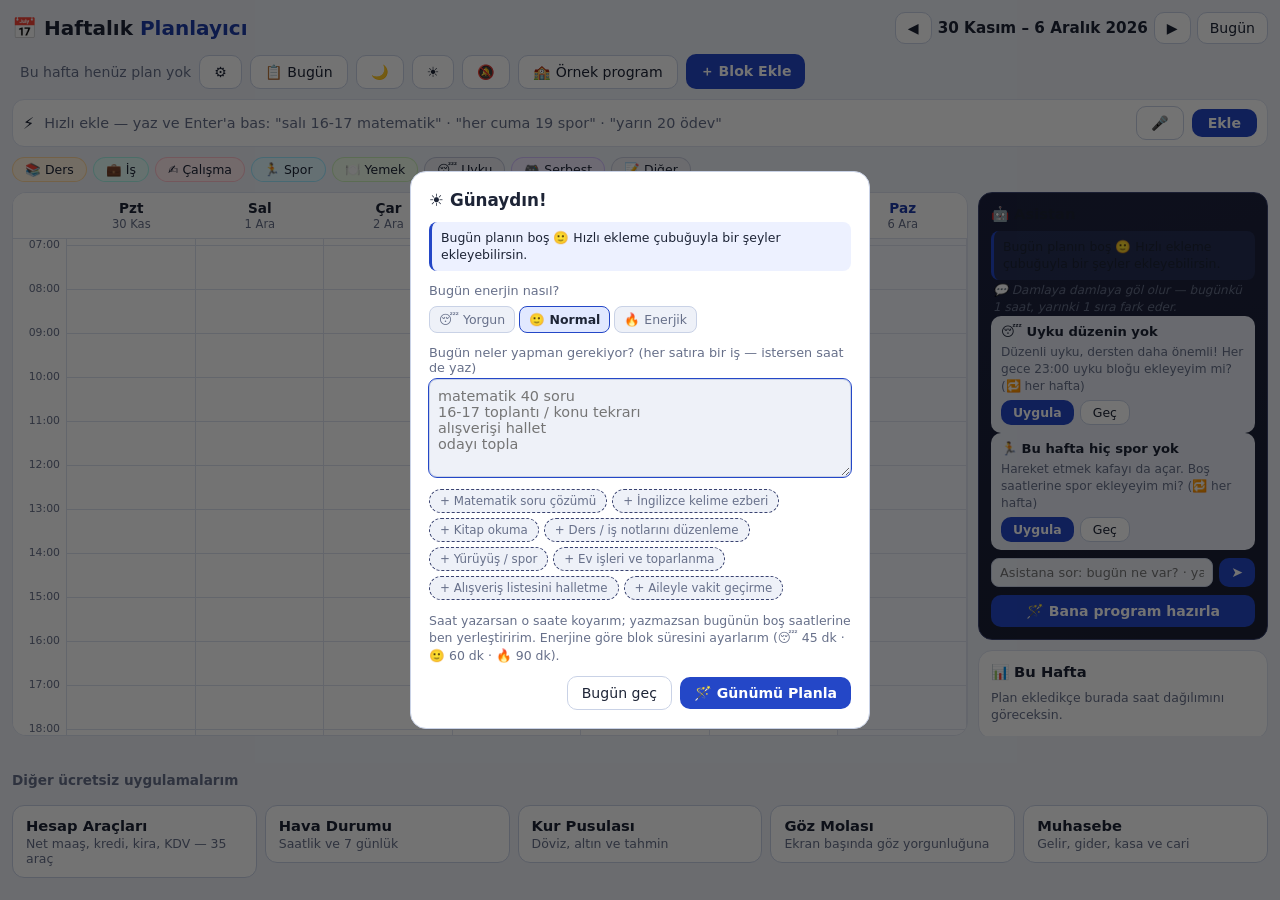
==== commit f9c4350b: "Dugme yazisi WCAG esiginin altindaydi (3,07) + alti renk temasi + hareket korumasi Kullanicinin iste" ====
--- a/index.html
+++ b/index.html
@@ -11,7 +11,7 @@
     <link rel="apple-touch-icon" href="ikon-192.png" />
     <meta name="apple-mobile-web-app-capable" content="yes" />
     <meta name="apple-mobile-web-app-status-bar-style" content="black-translucent" />
-    <link rel="stylesheet" href="stil.css?v=23" />
+    <link rel="stylesheet" href="stil.css?v=25" />
 </head>
 <body>
     <header>
@@ -345,6 +345,16 @@
                     <option value="120">2 saat</option>
                 </select>
             </label>
+            <label class="alan">🎨 Vurgu rengi
+                <select id="aRenk">
+                    <option value="">Varsayılan (mavi)</option>
+                    <option value="okyanus">Okyanus</option>
+                    <option value="orman">Orman</option>
+                    <option value="gunbatimi">Gün batımı</option>
+                    <option value="lavanta">Lavanta</option>
+                    <option value="gri">Gri</option>
+                </select>
+            </label>
             <label class="tekrar-kutu"><input id="aSes" type="checkbox" />🔊 Pomodoro bitiş sesi çalsın</label>
             <div class="panel-bos">Tema (☀️🌙), görünüm (📋/🗓️) ve bildirim (🔔) ayarları üst bardaki düğmelerde.</div>
             <button id="aVeriSil" class="tehlike">🗑️ Tüm verileri sıfırla</button>
@@ -372,15 +382,28 @@
     </div>
 
     <!-- Önce çekirdek (mantık), sonra arayüz (görünüm) yüklenir -->
-    <script src="cekirdek.js?v=23"></script>
-    <script src="arayuz.js?v=23"></script>
+    <script src="cekirdek.js?v=25"></script>
+    <script src="arayuz.js?v=25"></script>
     <script>
         // Çevrimdışı çalışma (PWA): service worker'ı kaydet
         if ("serviceWorker" in navigator && location.protocol !== "file:") {
             navigator.serviceWorker.register("sw.js");
         }
     </script>
-<script src="kurulum.js?v=23"></script>
+<script src="guncelle.js?v=25"></script>
+<script>
+/* TESLIMAT: duzeltme KURULU ogrenciye iniyor mu?
+   Olculdu: `skipWaiting` + `clients.claim` var ama
+   `controllerchange` YOK -- yeni servis iscisi acik sayfayi
+   devraliyor, sayfanin BELLEGINDEKI kod eski kaliyor. Sessiz
+   surum kaymasi: ogrenci gunlerce eski hesapla calisir.
+
+   KENDILIGINDEN TAZELEMIYOR (`otomatik: false`) -- burada bu
+   sart: ogrenci deneme sonucunu yazarken habersiz `reload()`
+   girdigi her seyi siler. Serit cikar, basma karari onun. */
+try { new Guncelle({ dakika: 30, otomatik: false }); } catch (e) {}
+</script>
+<script src="kurulum.js?v=25"></script>
 <script>
 /* KURULUM DAVETI -- ortak modul: HESAP MAKINESI\ortak\kurulum.js
    Anahtar UYGULAMAYA OZEL: ortak anahtar olsaydi bir uygulamada
--- a/stil.css
+++ b/stil.css
@@ -7,7 +7,25 @@
     --kenar: #2e3654;
     --yazi: #e8eaf2;
     --soluk: #8b91a7;
+    /* UC AYRI ROL -- olculerek ayrildi (03.09.2026).
+       Once tek `--vurgu` hem DUGME ZEMINI hem YAZI RENGIYDI. Bir rengin
+       ikisini birden iyi yapmasi mumkun degil: koyu temada zemin uzerinde
+       okunsun diye aciklastiriliyor, sonra ustune beyaz yazi konunca
+       karsitlik dusuyordu.
+       OLCULDU (tarayicida, calisan sayfada): ".birincil" dugmelerinde
+       beyaz yazi / #6c8cff zemin = 3,07. WCAG AA esigi 4,5. Ayni sayi
+       acik temada gun basligi yazisinda da cikti (#6c8cff / beyaz).
+       Yani "Ekle", "Uygula", "+ Blok Ekle" dugmelerinin hepsi esigin
+       altindaydi -- hem acik hem koyu temada.
+       Kardes uygulamada (07 Kur) bu olculup `--vurgu-yazi` ile
+       cozulmustu; buraya tasinmamisti -- K-69.
+         --vurgu       : dugme/etiket ZEMINI
+         --vurgu-yazi  : o zeminin UZERINDEKI yazi
+         --vurgu-metin : vurgunun SAYFA ZEMINI uzerinde yazi olarak hali
+       Alti renk temasinin 24 bilesiminin hepsi hesaplandi; en dusuk 5,02. */
     --vurgu: #6c8cff;
+    --vurgu-yazi: #0c0e13;
+    --vurgu-metin: #6c8cff;
     --yesil: #3ddc84;
     --girdi-tema: dark;
 }
@@ -21,6 +39,9 @@
     --kenar: #c9d2e6;
     --yazi: #1d2436;
     --soluk: #67708a;
+    --vurgu: #2447c7;
+    --vurgu-yazi: #ffffff;
+    --vurgu-metin: #1e3ba8;
     --girdi-tema: light;
 }
 
@@ -39,7 +60,7 @@
 ::-webkit-scrollbar-thumb { background: var(--kenar); border-radius: 999px; }
 ::-webkit-scrollbar-thumb:hover { background: var(--vurgu); }
 
-.kaplama .pencere { animation: pencere-gel 0.18s ease-out; }
+/* animasyon HAREKET blogunda (prefers-reduced-motion korumali) */
 @keyframes pencere-gel {
     from { transform: translateY(14px) scale(0.98); opacity: 0; }
     to { transform: none; opacity: 1; }
@@ -69,7 +90,7 @@
 }
 
 header h1 { font-size: 1.25rem; }
-header h1 span { color: var(--vurgu); }
+header h1 span { color: var(--vurgu-metin); }
 
 .hafta-gezinti { display: flex; align-items: center; flex-wrap: wrap; gap: 6px; min-width: 0; }
 
@@ -97,7 +118,7 @@
 .birincil {
     background: var(--vurgu);
     border: none;
-    color: #fff;
+    color: var(--vurgu-yazi);
     border-radius: 10px;
     padding: 8px 14px;
     font-weight: 700;
@@ -223,7 +244,7 @@
     line-height: 1.25;
 }
 .gun-baslik-hucre span { color: var(--soluk); font-size: 0.72rem; }
-.gun-baslik-hucre.bugun b, .gun-baslik-hucre.bugun { color: var(--vurgu); }
+.gun-baslik-hucre.bugun b, .gun-baslik-hucre.bugun { color: var(--vurgu-metin); }
 
 .saat-sutunu {
     position: sticky;
@@ -426,7 +447,7 @@
 .sohbet-balon.ben {
     align-self: flex-end;
     background: var(--vurgu);
-    color: #fff;
+    color: var(--vurgu-yazi);
     border-bottom-right-radius: 4px;
 }
 .sohbet-balon.bot {
@@ -767,7 +788,7 @@
     font-weight: 800;
     font-variant-numeric: tabular-nums;
     letter-spacing: 2px;
-    color: var(--vurgu);
+    color: var(--vurgu-metin);
 }
 .odak-pencere.molada .odak-sayac { color: var(--yesil); }
 
@@ -801,7 +822,7 @@
     z-index: 100;
     border-radius: 2px;
     pointer-events: none;
-    animation: konfeti-dus linear forwards;
+    /* animasyon HAREKET blogunda (prefers-reduced-motion korumali) */
 }
 @keyframes konfeti-dus {
     to { transform: translateY(105vh) rotate(720deg); opacity: 0.6; }
@@ -902,3 +923,92 @@
     /* Cip'ler artik daha yuksek; satir araligini da acalim ki sikismasin */
     .filtre-serit { gap: 7px; }
 }
+
+/* ===== RENK TEMALARI =================================================
+   Kullanicinin istegi (03.09.2026): "renk secenekleri ve bu tarz
+   eklenebilecek modlari ekleyelim".
+
+   HER SAYI HESAPLANDI, secilmedi. Alti renk x iki tema x iki rol =
+   24 bilesim; hepsi WCAG AA esigi 4,5'in ustunde, en dusuk 5,02
+   (acik temada orman dugmesi). Kardes uygulamada (09 Hesap Araclari)
+   ayni disiplin var: "okyanus" ilk halinde acik temada 4,20 cikmis ve
+   koyulastirilmis. Goze guzel gelen renk, okunabilir renk demek degil.
+
+   SECICI OZGULLUGU BILEREK: acik tema `body.acik` ile calisiyor.
+   `html[data-renk=X]` (0,1,1) ile `body.acik` (0,1,1) esit ciksaydi
+   sira belirlerdi -- kirilgan. `html[data-renk=X] body.acik` (0,1,2)
+   her zaman kazanir.
+
+   RENK TEK BASINA ANLAM TASIMIYOR: bunlar yalnizca vurgu rengi.
+   Kategori ayrimi, durum bilgisi ya da uyari hicbir yerde yalniz
+   renge dayanmiyor -- renk koru kullanici hicbir bilgiyi kacirmaz.
+   ==================================================================== */
+html[data-renk="okyanus"]            { --vurgu: #38bdf8; --vurgu-yazi: #0c0e13; --vurgu-metin: #38bdf8; }
+html[data-renk="okyanus"] body.acik  { --vurgu: #0a6d8f; --vurgu-yazi: #ffffff; --vurgu-metin: #075a75; }
+
+html[data-renk="orman"]              { --vurgu: #4ade80; --vurgu-yazi: #0c0e13; --vurgu-metin: #4ade80; }
+html[data-renk="orman"] body.acik    { --vurgu: #15803d; --vurgu-yazi: #ffffff; --vurgu-metin: #116430; }
+
+html[data-renk="gunbatimi"]           { --vurgu: #fb923c; --vurgu-yazi: #0c0e13; --vurgu-metin: #fb923c; }
+html[data-renk="gunbatimi"] body.acik { --vurgu: #c2410c; --vurgu-yazi: #ffffff; --vurgu-metin: #9a3412; }
+
+html[data-renk="lavanta"]             { --vurgu: #c4b5fd; --vurgu-yazi: #0c0e13; --vurgu-metin: #c4b5fd; }
+html[data-renk="lavanta"] body.acik   { --vurgu: #6d28d9; --vurgu-yazi: #ffffff; --vurgu-metin: #5b21b6; }
+
+html[data-renk="gri"]                 { --vurgu: #cbd5e1; --vurgu-yazi: #0c0e13; --vurgu-metin: #cbd5e1; }
+html[data-renk="gri"] body.acik       { --vurgu: #475569; --vurgu-yazi: #ffffff; --vurgu-metin: #334155; }
+
+
+/* ===== HAREKET ======================================================
+   Dort kural, sirasiyla onemli:
+
+   1. VARSAYILAN HAL DAIMA GORUNUR. Bu yuzden hicbir giris animasyonu
+      SAYDAMLIK canlandirmiyor -- yalnizca KONUM. Animasyon hic
+      kosmasa bile her sey yerinde ve okunur; sadece durgun olur.
+      (Portaldaki kalipta giris `opacity:.001`den basliyor ve
+      `animation: ... both` kullaniliyor; `both` = backwards+forwards,
+      yani gecikme boyunca oge gorunmez. Oradaki gecikme en cok 0,30 sn
+      oldugu icin pratikte kucuk bir risk, ama ayni riski buraya
+      tasimadim: burada saydamlik hic oynamiyor. Merkeze bildirildi.)
+
+   2. `prefers-reduced-motion` bir zevk degil ERISILEBILIRLIK ayari.
+      Vestibuler rahatsizligi olanda kayan arayuz bas donmesi ve mide
+      bulantisi yapar. Bu dosyada ONCEDEN IKI ANIMASYON KORUMASIZDI
+      (`pencere-gel` ve `konfeti-dus`); konfeti butun ekrani dolduran
+      bir hareket ve tercih ne olursa olsun kosuyordu. Kapatildi.
+
+   3. `:hover` yazilan her yere `:focus-visible` de yazilir. Klavyeyle
+      gezen kullanici fareyle ayni geri bildirimi alir.
+
+   4. Hareket RENK ya da ANLAM tasimaz. Animasyonu gormeyen kullanici
+      hicbir bilgi kacirmaz.
+   ==================================================================== */
+@media (prefers-reduced-motion: no-preference) {
+
+    /* Kart/blok: dokunulabilir oldugunu soyleyen 2px'lik kalkis.
+       Daha fazlasi izgarayi oynatiyor, daha azi fark edilmiyor. */
+    .blok, .kaynak-satir, .deneme-satir, .aliskanlik-satir {
+        transition: transform .18s ease, box-shadow .18s ease,
+                    border-color .18s ease;
+    }
+    .blok:hover, .blok:focus-visible,
+    .kaynak-satir:hover, .kaynak-satir:focus-visible {
+        transform: translateY(-2px);
+        box-shadow: 0 8px 22px rgba(0,0,0,.18);
+    }
+    .blok:active { transform: translateY(0); transition-duration: .06s; }
+
+    /* Dugmeler: basildigi an hafifce cokme -- dokunusun karsilik
+       verdigi hissi. Renk degismiyor (kural 4). */
+    button, .dugme { transition: background-color .15s ease, transform .1s ease,
+                                 border-color .15s ease; }
+    button:active, .dugme:active { transform: scale(.985); }
+
+    /* Giris: YALNIZ KONUM oynar, saydamlik degil (kural 1). */
+    @keyframes yerineOtur { from { transform: translateY(6px); } to { transform: none; } }
+    .panel { animation: yerineOtur .28s ease-out; }
+
+    /* Pencere ve konfeti: zaten vardi, artik bu blogun ICINDE. */
+    .kaplama .pencere { animation: pencere-gel 0.18s ease-out; }
+    .konfeti          { animation: konfeti-dus linear forwards; }
+}
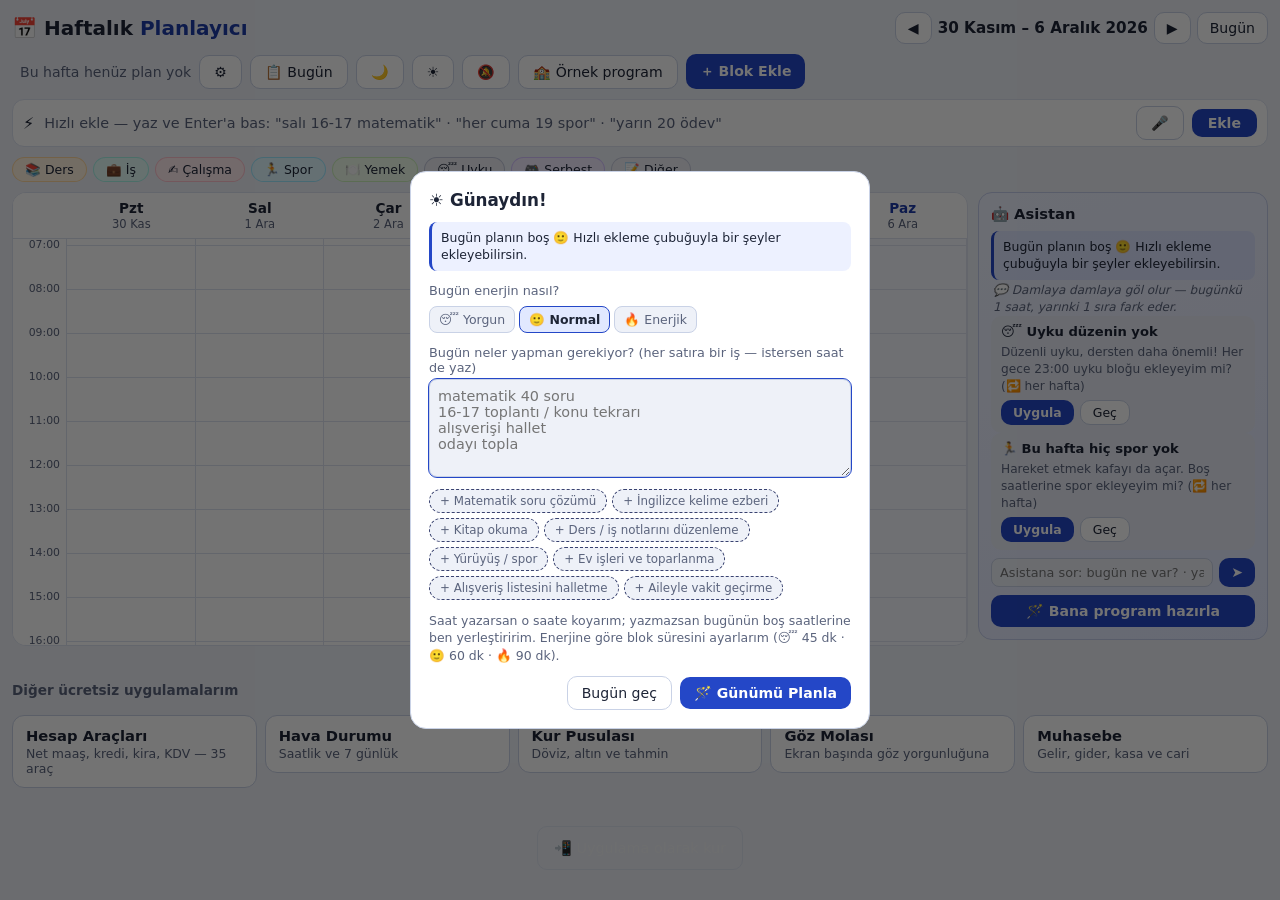
==== commit 0e214e7a: "Acik temada durum renkleri OKUNMUYORDU: seviye 1,22 · asistan paneli 1,01 Merkez karsitlik sinifi ve" ====
--- a/index.html
+++ b/index.html
@@ -11,7 +11,7 @@
     <link rel="apple-touch-icon" href="ikon-192.png" />
     <meta name="apple-mobile-web-app-capable" content="yes" />
     <meta name="apple-mobile-web-app-status-bar-style" content="black-translucent" />
-    <link rel="stylesheet" href="stil.css?v=25" />
+    <link rel="stylesheet" href="stil.css?v=27" />
 </head>
 <body>
     <header>
@@ -382,15 +382,15 @@
     </div>
 
     <!-- Önce çekirdek (mantık), sonra arayüz (görünüm) yüklenir -->
-    <script src="cekirdek.js?v=25"></script>
-    <script src="arayuz.js?v=25"></script>
+    <script src="cekirdek.js?v=27"></script>
+    <script src="arayuz.js?v=27"></script>
     <script>
         // Çevrimdışı çalışma (PWA): service worker'ı kaydet
         if ("serviceWorker" in navigator && location.protocol !== "file:") {
             navigator.serviceWorker.register("sw.js");
         }
     </script>
-<script src="guncelle.js?v=25"></script>
+<script src="guncelle.js?v=27"></script>
 <script>
 /* TESLIMAT: duzeltme KURULU ogrenciye iniyor mu?
    Olculdu: `skipWaiting` + `clients.claim` var ama
@@ -403,7 +403,7 @@
    girdigi her seyi siler. Serit cikar, basma karari onun. */
 try { new Guncelle({ dakika: 30, otomatik: false }); } catch (e) {}
 </script>
-<script src="kurulum.js?v=25"></script>
+<script src="kurulum.js?v=27"></script>
 <script>
 /* KURULUM DAVETI -- ortak modul: HESAP MAKINESI\ortak\kurulum.js
    Anahtar UYGULAMAYA OZEL: ortak anahtar olsaydi bir uygulamada
--- a/stil.css
+++ b/stil.css
@@ -26,7 +26,31 @@
     --vurgu: #6c8cff;
     --vurgu-yazi: #0c0e13;
     --vurgu-metin: #6c8cff;
-    --yesil: #3ddc84;
+    --yesil: #3ddc84;          /* CUBUK/ISARET zemini olarak */
+    /* DURUM RENKLERI DEGISKENE BAGLANDI -- olculerek (03.09.2026).
+       Bunlar dosyada SABIT HEX olarak duruyordu ve ACIK TEMA
+       KARSILIKLARI YOKTU. Uygulama koyu-once tasarlanmis; acik temada
+       ayni renkler acik zemine dusuyor ve okunmuyor.
+       CALISAN UYGULAMADA OLCULDU, acik tema:
+         #seviye  (XP gostergesi)      1,22   <- neredeyse gorunmez
+         .soru-sayi.hedef-tamam        1,22
+         #seri                         1,82
+         .hedef-rozet.acil             1,41
+         .hedef-rozet.uzak             1,47
+         .ist-kiyas .arti (--yesil)    1,58
+       Esik 4,5. Bu sabah `--vurgu`yu (3,07) duzeltmistim ama BUNLARA
+       BAKMAMISTIM -- "duzelttim" demek, ayni sinifin oteki orneklerini
+       kapattim demek degil (K-28).
+       Yeni degerler hesaplandi, secilmedi: 7 degisken x 2 tema, rozetlerin
+       SAYDAM dolgusu opak zeminle karistirilarak. En dusuk 5,09.
+       KOYU TEMA DEGERLERI DEGISMEDI -- yalniz acik tema kazandi. */
+    --yesil-metin: #3ddc84;    /* YAZI olarak; cubuk zeminiyle ayni rol degil */
+    --durum-acil: #ff8a8a;
+    --durum-yakin: #ffb84d;
+    --durum-uzak: #9ab0ff;
+    --sil: #ff6b6b;
+    --seri: #ff9d4d;
+    --seviye: #ffd94d;
     --girdi-tema: dark;
 }
 
@@ -38,7 +62,20 @@
     --cizgi: #dde3f0;
     --kenar: #c9d2e6;
     --yazi: #1d2436;
-    --soluk: #67708a;
+    /* SOLUK METIN KOYULASTIRILDI (03.09.2026, olculdu).
+       #67708a acik temada: --arka uzerinde 4,36 · --kart-acik uzerinde
+       4,21 -- ikisi de esik 4,5'in ALTINDA. Yalniz beyaz kart uzerinde
+       (4,93) geciyordu, yani "bazi yerlerde geciyor" hali kusuru
+       gizliyordu. Koyu temadaki #8b91a7 uc zeminde de geciyor,
+       DOKUNULMADI. Yenisi: --arka 5,21 · --kart 5,89 · --kart-acik 5,03. */
+    --soluk: #5b647d;
+    --yesil-metin: #137034;
+    --durum-acil: #b91c1c;
+    --durum-yakin: #92400e;
+    --durum-uzak: #1e3ba8;
+    --sil: #b91c1c;
+    --seri: #9a3412;
+    --seviye: #854d0e;
     --vurgu: #2447c7;
     --vurgu-yazi: #ffffff;
     --vurgu-metin: #1e3ba8;
@@ -113,7 +150,7 @@
 /* 11 dugme dar ekranda tek satira sigmiyordu; sarsin ki sayfa tasmasin */
 .sag-grup { display: flex; align-items: center; flex-wrap: wrap; gap: 8px; min-width: 0; }
 #ozet { color: var(--soluk); font-size: 0.88rem; }
-#ozet b { color: var(--yesil); }
+#ozet b { color: var(--yesil-metin); }
 
 .birincil {
     background: var(--vurgu);
@@ -370,7 +407,14 @@
 .panel-bos { color: var(--soluk); font-size: 0.78rem; line-height: 1.4; }
 
 /* 🤖 Asistan */
+/* ASISTAN PANELI -- acik temada KOYU zemin uzerinde KOYU yazi kaliyordu.
+   OLCULDU (calisan uygulama, acik tema): 1,01. Yani panelin butun
+   yazisi neredeyse gorunmezdi. Koyu tema saglamdi (12,79) -- kusur
+   yalnizca acik temada vardi ve gecisli zemin oldugu icin basit bir
+   renk aramasiyla da bulunmuyordu.
+   Acik tema icin ayri gecis verildi; yazi 12,90, soluk metin 5,03. */
 .panel.asistan { border-color: #3a4370; background: linear-gradient(160deg, #1d2340, #1a1f33); }
+body.acik .panel.asistan { border-color: #c3ccea; background: linear-gradient(160deg, #eef2ff, #e4eaff); }
 
 .brifing {
     background: rgba(108, 140, 255, 0.12);
@@ -488,8 +532,8 @@
 .ist-deger { color: var(--soluk); text-align: right; font-size: 0.72rem; }
 
 .ist-kiyas { color: var(--soluk); font-size: 0.76rem; margin-top: 2px; }
-.ist-kiyas .arti { color: var(--yesil); }
-.ist-kiyas .eksi { color: #ffb84d; }
+.ist-kiyas .arti { color: var(--yesil-metin); }
+.ist-kiyas .eksi { color: var(--durum-yakin); }
 
 .tamamlanma { margin-top: 4px; display: flex; flex-direction: column; gap: 4px; }
 .tamamlanma-ust { display: flex; justify-content: space-between; font-size: 0.78rem; color: var(--soluk); }
@@ -511,16 +555,16 @@
     padding: 3px 8px;
     white-space: nowrap;
 }
-.hedef-rozet.acil  { background: rgba(255, 82, 82, 0.2);  color: #ff8a8a; }
-.hedef-rozet.yakin { background: rgba(255, 184, 77, 0.18); color: #ffb84d; }
-.hedef-rozet.uzak  { background: rgba(108, 140, 255, 0.18); color: #9ab0ff; }
+.hedef-rozet.acil  { background: rgba(255, 82, 82, 0.2);  color: var(--durum-acil); }
+.hedef-rozet.yakin { background: rgba(255, 184, 77, 0.18); color: var(--durum-yakin); }
+.hedef-rozet.uzak  { background: rgba(108, 140, 255, 0.18); color: var(--durum-uzak); }
 .hedef-rozet.gecti { background: var(--arka); color: var(--soluk); text-decoration: line-through; }
 
 .hedef-ad { flex: 1; font-size: 0.82rem; display: flex; flex-direction: column; line-height: 1.3; }
 .hedef-ad small { color: var(--soluk); font-size: 0.7rem; }
 
 .hedef-sil { background: none; border: none; color: var(--soluk); font-size: 0.85rem; }
-.hedef-sil:hover { color: #ff6b6b; }
+.hedef-sil:hover { color: var(--sil); }
 
 .hedef-ekle { display: flex; flex-direction: column; gap: 6px; }
 .hedef-ekle-alt { display: flex; gap: 6px; }
@@ -554,7 +598,7 @@
 .cip-yazi { flex: 1; word-break: break-word; }
 .cip.tamam .cip-yazi { text-decoration: line-through; color: var(--soluk); }
 .cip button { background: none; border: none; color: var(--soluk); font-size: 0.85rem; }
-.cip button:hover { color: #ff6b6b; }
+.cip button:hover { color: var(--sil); }
 .esnek-ekle { display: flex; gap: 6px; }
 .esnek-ekle input { flex: 1; }
 
@@ -620,15 +664,15 @@
 .tehlike {
     background: none;
     border: 1px solid #a33;
-    color: #ff6b6b;
+    color: var(--sil);
     border-radius: 10px;
     padding: 8px 14px;
 }
 .tehlike:hover { background: rgba(255, 107, 107, 0.1); }
 
 /* 🎯 Odak modu */
-#seri { color: #ff9d4d; font-weight: 700; font-size: 0.88rem; }
-#seviye { color: #ffd94d; font-weight: 700; font-size: 0.88rem; }
+#seri { color: var(--seri); font-weight: 700; font-size: 0.88rem; }
+#seviye { color: var(--seviye); font-weight: 700; font-size: 0.88rem; }
 #anaSayac {
     color: var(--yazi);
     background: rgba(255, 82, 82, 0.15);
@@ -721,7 +765,7 @@
 .deneme-satir small { color: var(--soluk); }
 .deneme-satir b { color: var(--yesil); white-space: nowrap; }
 .deneme-satir button { background: none; border: none; color: var(--soluk); }
-.deneme-satir button:hover { color: #ff6b6b; }
+.deneme-satir button:hover { color: var(--sil); }
 .deneme-form { display: flex; flex-direction: column; gap: 6px; }
 
 /* 📚 Konu takibi */
@@ -748,7 +792,7 @@
 .konu-satir span { flex: 1; }
 .konu-durum { background: none; border: none; font-size: 0.9rem; padding: 0; }
 .konu-sil { background: none; border: none; color: var(--soluk); font-size: 0.8rem; }
-.konu-sil:hover { color: #ff6b6b; }
+.konu-sil:hover { color: var(--sil); }
 
 /* 🏆 Gelişim */
 .ist-cubuk.xp { background: #ffd94d; }
@@ -775,7 +819,7 @@
     border-radius: 6px;
 }
 .rekor-satir.bu-hafta { background: rgba(108, 140, 255, 0.15); }
-.rekor-satir b { color: #ffd94d; }
+.rekor-satir b { color: var(--seviye); }
 
 .odak-pencere { align-items: center; text-align: center; }
 .odak-pencere.molada { border-color: var(--yesil); }
@@ -831,7 +875,7 @@
 #karneBtn { width: 100%; }
 #aVeriSil { width: 100%; }
 
-.soru-sayi.hedef-tamam { color: #ffd94d; }
+.soru-sayi.hedef-tamam { color: var(--seviye); }
 
 /* 📖 Kaynak takibi */
 .kaynak-satir {
@@ -982,6 +1026,23 @@
 
    4. Hareket RENK ya da ANLAM tasimaz. Animasyonu gormeyen kullanici
       hicbir bilgi kacirmaz.
+
+   5. EKRANDAKI BIR SAYIYI ANIMASYONLA URETME. "Sayarak yazan" sayac
+      gibi bir sey eklenecekse son deger animasyondan BAGIMSIZ
+      yazilmali; animasyon yalnizca aradaki yolu susler, VARIS NOKTASI
+      ONA EMANET EDILMEZ.
+      Sebebi olculdu (12 Kahve Kavurma, 03.09.2026): tarayici GORUNMEYEN
+      sekmede `requestAnimationFrame`i HIC calistirmaz. Sayac son
+      degerine varamadan donuyor ve ekranda MAKUL AMA YANLIS bir sayi
+      kaliyor -- motor 25.350 derken ekran 15.150 gosteriyordu.
+      Uygulama calisir, sayi yanlistir, kullanici emindir; ustelik
+      yanlisi ANIMASYONUN KENDISI uretmistir.
+      `requestAnimationFrame` bir garanti degil NEZAKETTIR;
+      `transitionend`, `animationend`, `visibilitychange` de oyle --
+      hicbiri calisacagini vaat etmez.
+      BU DOSYADA BOYLE BIR SEY YOK (olculdu: `requestAnimationFrame`
+      hic gecmiyor, sayilar dogrudan yaziliyor). Kural ileride biri
+      eklemeye kalkarsa diye burada duruyor.
    ==================================================================== */
 @media (prefers-reduced-motion: no-preference) {
 
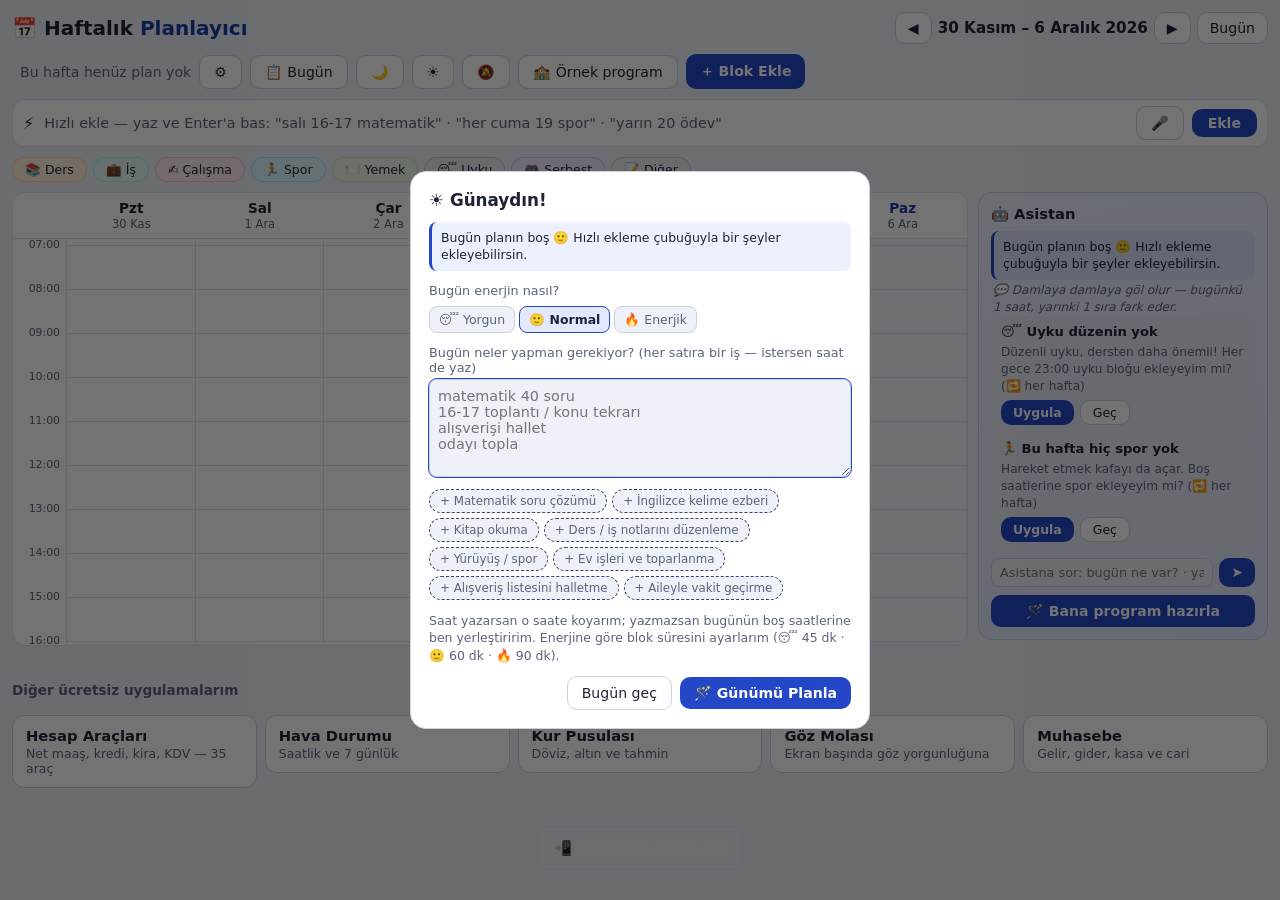
==== commit ba169aa1: "Uc kipli tema secicisi + tercih bildirmeyen cihaz artik ACIK aciliyor Kullanicinin iki istegi: (1) h" ====
--- a/index.html
+++ b/index.html
@@ -11,7 +11,7 @@
     <link rel="apple-touch-icon" href="ikon-192.png" />
     <meta name="apple-mobile-web-app-capable" content="yes" />
     <meta name="apple-mobile-web-app-status-bar-style" content="black-translucent" />
-    <link rel="stylesheet" href="stil.css?v=27" />
+    <link rel="stylesheet" href="stil.css?v=30" />
 </head>
 <body>
     <header>
@@ -345,6 +345,13 @@
                     <option value="120">2 saat</option>
                 </select>
             </label>
+            <label class="alan">🌓 Tema
+                <select id="aTemaKip">
+                    <option value="cihaz">Cihaza uy</option>
+                    <option value="acik">Açık</option>
+                    <option value="koyu">Koyu</option>
+                </select>
+            </label>
             <label class="alan">🎨 Vurgu rengi
                 <select id="aRenk">
                     <option value="">Varsayılan (mavi)</option>
@@ -382,15 +389,15 @@
     </div>
 
     <!-- Önce çekirdek (mantık), sonra arayüz (görünüm) yüklenir -->
-    <script src="cekirdek.js?v=27"></script>
-    <script src="arayuz.js?v=27"></script>
+    <script src="cekirdek.js?v=30"></script>
+    <script src="arayuz.js?v=30"></script>
     <script>
         // Çevrimdışı çalışma (PWA): service worker'ı kaydet
         if ("serviceWorker" in navigator && location.protocol !== "file:") {
             navigator.serviceWorker.register("sw.js");
         }
     </script>
-<script src="guncelle.js?v=27"></script>
+<script src="guncelle.js?v=30"></script>
 <script>
 /* TESLIMAT: duzeltme KURULU ogrenciye iniyor mu?
    Olculdu: `skipWaiting` + `clients.claim` var ama
@@ -403,7 +410,7 @@
    girdigi her seyi siler. Serit cikar, basma karari onun. */
 try { new Guncelle({ dakika: 30, otomatik: false }); } catch (e) {}
 </script>
-<script src="kurulum.js?v=27"></script>
+<script src="kurulum.js?v=30"></script>
 <script>
 /* KURULUM DAVETI -- ortak modul: HESAP MAKINESI\ortak\kurulum.js
    Anahtar UYGULAMAYA OZEL: ortak anahtar olsaydi bir uygulamada
--- a/stil.css
+++ b/stil.css
@@ -537,7 +537,13 @@
 
 .tamamlanma { margin-top: 4px; display: flex; flex-direction: column; gap: 4px; }
 .tamamlanma-ust { display: flex; justify-content: space-between; font-size: 0.78rem; color: var(--soluk); }
-.tamamlanma-ust b { color: var(--yesil); }
+/* KACIRDIGIM YER (03.09.2026 gecesi duzeltmesinin eksigi).
+   `--yesil`i yazi rolunde kullanan yerleri `--yesil-metin`e cevirmistim
+   ama BURAYI atlamistim. Olculdu, acik tema: XP gostergesi ("0 / 100 XP")
+   #3ddc84 / #eef1f8 = 1,78. Esik 4,5.
+   Ayni sinifin ayni dosyadaki bir ornegini kacirmak, sinifi kapatmadigimi
+   gosteriyor -- K-28'in kucuk hali. */
+.tamamlanma-ust b { color: var(--yesil-metin); }
 
 /* Hedefler */
 .hedef {
@@ -734,7 +740,7 @@
     padding: 6px 8px;
 }
 .soru-ad { flex: 1; font-size: 0.82rem; text-transform: capitalize; }
-.soru-sayi { color: var(--yesil); font-size: 0.95rem; min-width: 28px; text-align: right; }
+.soru-sayi { color: var(--yesil-metin); font-size: 0.95rem; min-width: 28px; text-align: right; }
 .soru-dugmeler { display: flex; gap: 3px; }
 .soru-dugmeler button {
     background: var(--arka);
@@ -763,7 +769,7 @@
     font-size: 0.78rem;
 }
 .deneme-satir small { color: var(--soluk); }
-.deneme-satir b { color: var(--yesil); white-space: nowrap; }
+.deneme-satir b { color: var(--yesil-metin); white-space: nowrap; }
 .deneme-satir button { background: none; border: none; color: var(--soluk); }
 .deneme-satir button:hover { color: var(--sil); }
 .deneme-form { display: flex; flex-direction: column; gap: 6px; }
@@ -778,7 +784,7 @@
     margin-top: 4px;
     text-transform: capitalize;
 }
-.konu-ders small { color: var(--yesil); }
+.konu-ders small { color: var(--yesil-metin); }
 .konu-satir {
     display: flex;
     align-items: center;
@@ -825,7 +831,7 @@
 .odak-pencere.molada { border-color: var(--yesil); }
 
 .odak-faz { color: var(--soluk); font-size: 0.9rem; }
-.odak-pencere.molada .odak-faz { color: var(--yesil); }
+.odak-pencere.molada .odak-faz { color: var(--yesil-metin); }
 
 .odak-sayac {
     font-size: 4.2rem;
@@ -834,7 +840,7 @@
     letter-spacing: 2px;
     color: var(--vurgu-metin);
 }
-.odak-pencere.molada .odak-sayac { color: var(--yesil); }
+.odak-pencere.molada .odak-sayac { color: var(--yesil-metin); }
 
 .odak-tur { color: var(--soluk); font-size: 0.8rem; }
 .odak-pencere .dugmeler { width: 100%; }
